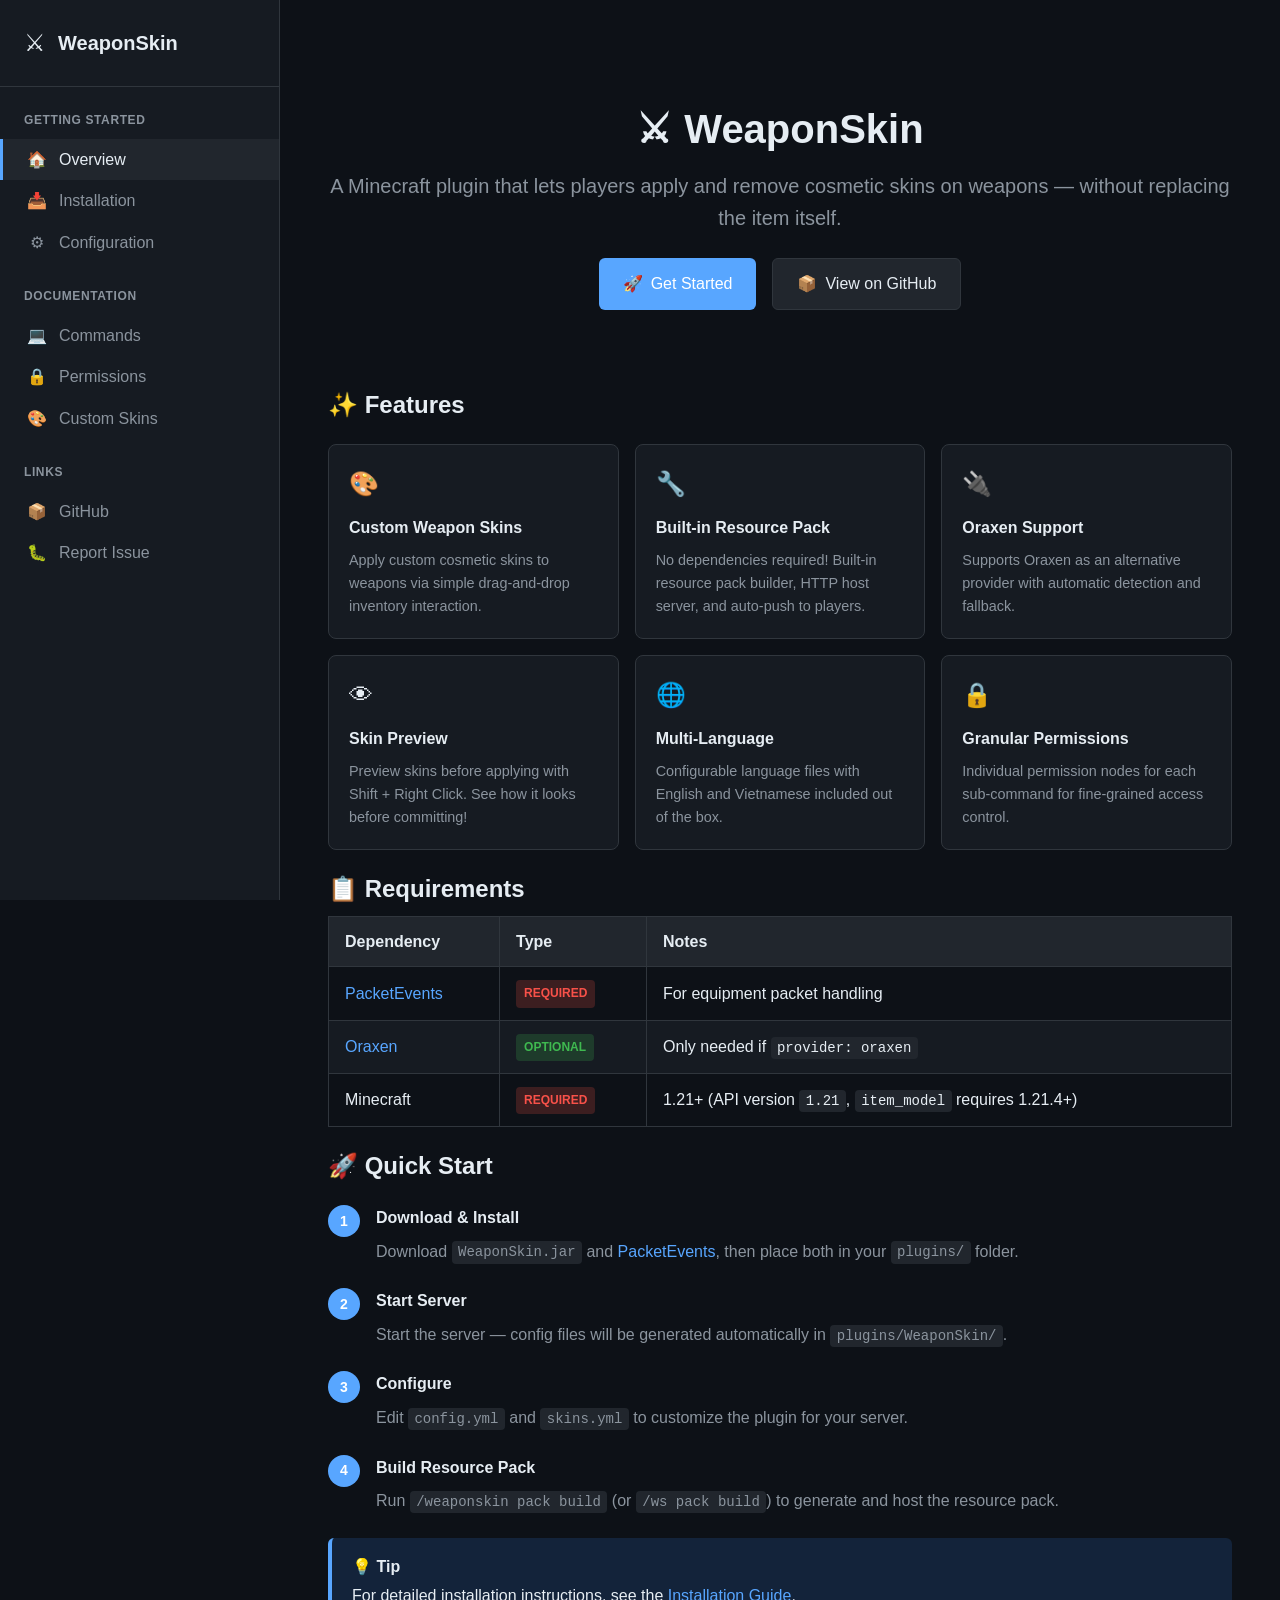
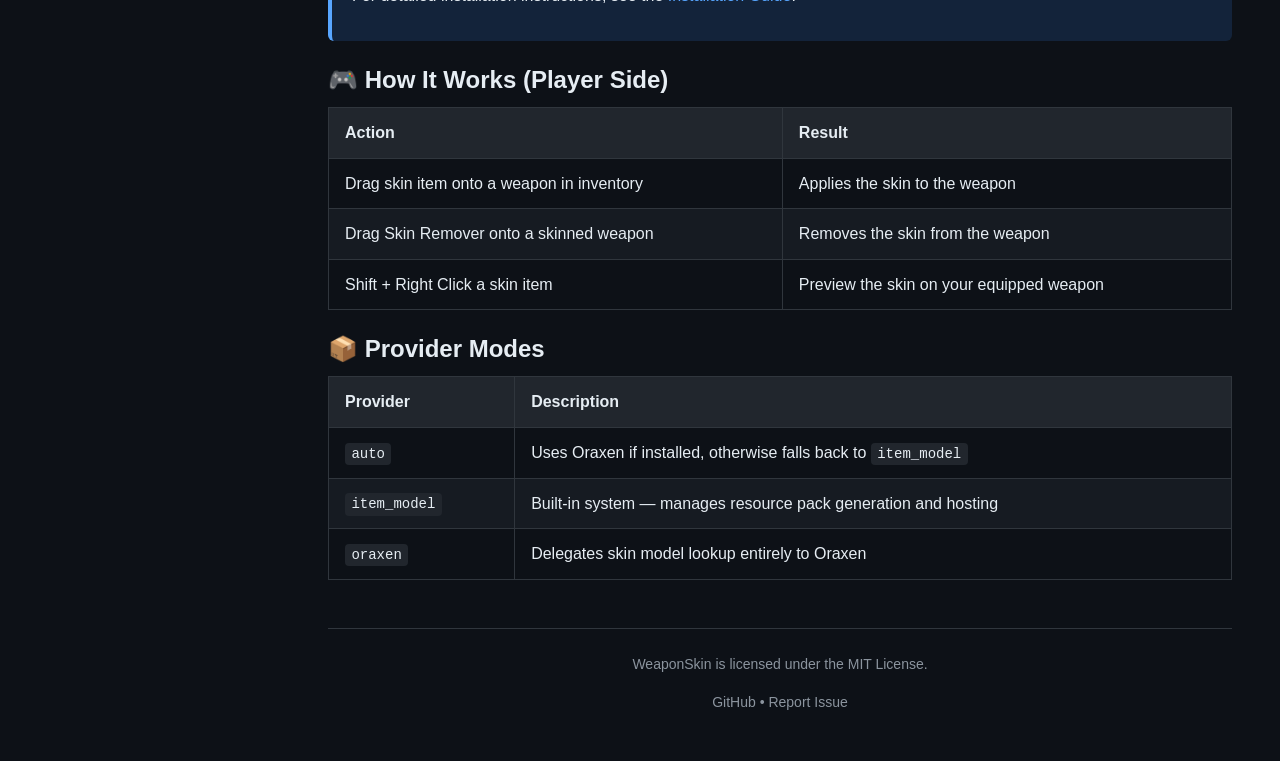
==== docs/index.html @ 989fcfa4 "first commit" ====
<!DOCTYPE html>
<html lang="en">

<head>
    <meta charset="UTF-8">
    <meta name="viewport" content="width=device-width, initial-scale=1.0">
    <meta name="description"
        content="WeaponSkin - A Minecraft plugin that lets players apply and remove cosmetic skins on weapons">
    <title>WeaponSkin - Minecraft Weapon Skin Plugin</title>
    <link rel="stylesheet" href="css/style.css">
</head>

<body>
    <button class="menu-toggle" onclick="toggleSidebar()">&#9776;</button>

    <div class="container">
        <!-- Sidebar -->
        <nav class="sidebar" id="sidebar">
            <div class="sidebar-header">
                <a href="index.html" class="sidebar-logo">
                    <span class="sidebar-logo-icon">&#9876;</span>
                    <span class="sidebar-logo-text">WeaponSkin</span>
                </a>
            </div>
            <div class="sidebar-nav">
                <div class="nav-section">
                    <div class="nav-section-title">Getting Started</div>
                    <a href="index.html" class="nav-link active">
                        <span class="nav-link-icon">&#127968;</span>
                        <span>Overview</span>
                    </a>
                    <a href="installation.html" class="nav-link">
                        <span class="nav-link-icon">&#128229;</span>
                        <span>Installation</span>
                    </a>
                    <a href="configuration.html" class="nav-link">
                        <span class="nav-link-icon">&#9881;</span>
                        <span>Configuration</span>
                    </a>
                </div>
                <div class="nav-section">
                    <div class="nav-section-title">Documentation</div>
                    <a href="commands.html" class="nav-link">
                        <span class="nav-link-icon">&#128187;</span>
                        <span>Commands</span>
                    </a>
                    <a href="permissions.html" class="nav-link">
                        <span class="nav-link-icon">&#128274;</span>
                        <span>Permissions</span>
                    </a>
                    <a href="skins.html" class="nav-link">
                        <span class="nav-link-icon">&#127912;</span>
                        <span>Custom Skins</span>
                    </a>
                </div>
                <div class="nav-section">
                    <div class="nav-section-title">Links</div>
                    <a href="https://github.com/k4han/WeaponSkin" class="nav-link" target="_blank">
                        <span class="nav-link-icon">&#128230;</span>
                        <span>GitHub</span>
                    </a>
                    <a href="https://github.com/k4han/WeaponSkin/issues" class="nav-link" target="_blank">
                        <span class="nav-link-icon">&#128027;</span>
                        <span>Report Issue</span>
                    </a>
                </div>
            </div>
        </nav>

        <!-- Main Content -->
        <main class="main-content">
            <!-- Hero Section -->
            <section class="hero">
                <h1 class="hero-title">
                    <span>&#9876;</span>
                    <span>WeaponSkin</span>
                </h1>
                <p class="hero-subtitle">
                    A Minecraft plugin that lets players apply and remove cosmetic skins on weapons — without replacing
                    the item itself.
                </p>
                <div class="hero-buttons">
                    <a href="installation.html" class="btn btn-primary">
                        <span>&#128640;</span>
                        <span>Get Started</span>
                    </a>
                    <a href="https://github.com/k4han/WeaponSkin" class="btn btn-secondary" target="_blank">
                        <span>&#128230;</span>
                        <span>View on GitHub</span>
                    </a>
                </div>
            </section>

            <!-- Features Section -->
            <section>
                <h2>&#10024; Features</h2>
                <div class="feature-grid">
                    <div class="feature-card">
                        <div class="feature-icon">&#127912;</div>
                        <div class="feature-title">Custom Weapon Skins</div>
                        <div class="feature-description">Apply custom cosmetic skins to weapons via simple drag-and-drop
                            inventory interaction.</div>
                    </div>
                    <div class="feature-card">
                        <div class="feature-icon">&#128295;</div>
                        <div class="feature-title">Built-in Resource Pack</div>
                        <div class="feature-description">No dependencies required! Built-in resource pack builder, HTTP
                            host server, and auto-push to players.</div>
                    </div>
                    <div class="feature-card">
                        <div class="feature-icon">&#128268;</div>
                        <div class="feature-title">Oraxen Support</div>
                        <div class="feature-description">Supports Oraxen as an alternative provider with automatic
                            detection and fallback.</div>
                    </div>
                    <div class="feature-card">
                        <div class="feature-icon">&#128065;</div>
                        <div class="feature-title">Skin Preview</div>
                        <div class="feature-description">Preview skins before applying with Shift + Right Click. See how
                            it looks before committing!</div>
                    </div>
                    <div class="feature-card">
                        <div class="feature-icon">&#127760;</div>
                        <div class="feature-title">Multi-Language</div>
                        <div class="feature-description">Configurable language files with English and Vietnamese
                            included out of the box.</div>
                    </div>
                    <div class="feature-card">
                        <div class="feature-icon">&#128274;</div>
                        <div class="feature-title">Granular Permissions</div>
                        <div class="feature-description">Individual permission nodes for each sub-command for
                            fine-grained access control.</div>
                    </div>
                </div>
            </section>

            <!-- Requirements Section -->
            <section>
                <h2>&#128203; Requirements</h2>
                <table>
                    <thead>
                        <tr>
                            <th>Dependency</th>
                            <th>Type</th>
                            <th>Notes</th>
                        </tr>
                    </thead>
                    <tbody>
                        <tr>
                            <td>
                                <a href="https://github.com/retrooper/packetevents" target="_blank">PacketEvents</a>
                            </td>
                            <td><span class="badge badge-required">Required</span></td>
                            <td>For equipment packet handling</td>
                        </tr>
                        <tr>
                            <td>
                                <a href="https://oraxen.com/" target="_blank">Oraxen</a>
                            </td>
                            <td><span class="badge badge-optional">Optional</span></td>
                            <td>Only needed if <code>provider: oraxen</code></td>
                        </tr>
                        <tr>
                            <td>Minecraft</td>
                            <td><span class="badge badge-required">Required</span></td>
                            <td>1.21+ (API version <code>1.21</code>, <code>item_model</code> requires 1.21.4+)</td>
                        </tr>
                    </tbody>
                </table>
            </section>

            <!-- Quick Start Section -->
            <section>
                <h2>&#128640; Quick Start</h2>
                <div class="steps">
                    <div class="step">
                        <div class="step-title">Download & Install</div>
                        <div class="step-content">
                            Download <code>WeaponSkin.jar</code> and <a
                                href="https://github.com/retrooper/packetevents/releases"
                                target="_blank">PacketEvents</a>, then place both in your <code>plugins/</code> folder.
                        </div>
                    </div>
                    <div class="step">
                        <div class="step-title">Start Server</div>
                        <div class="step-content">
                            Start the server — config files will be generated automatically in
                            <code>plugins/WeaponSkin/</code>.
                        </div>
                    </div>
                    <div class="step">
                        <div class="step-title">Configure</div>
                        <div class="step-content">
                            Edit <code>config.yml</code> and <code>skins.yml</code> to customize the plugin for your
                            server.
                        </div>
                    </div>
                    <div class="step">
                        <div class="step-title">Build Resource Pack</div>
                        <div class="step-content">
                            Run <code>/weaponskin pack build</code> (or <code>/ws pack build</code>) to generate and
                            host the resource pack.
                        </div>
                    </div>
                </div>
                <div class="alert alert-info">
                    <div class="alert-title">&#128161; Tip</div>
                    <p>For detailed installation instructions, see the <a href="installation.html">Installation
                            Guide</a>.</p>
                </div>
            </section>

            <!-- How It Works Section -->
            <section>
                <h2>&#127918; How It Works (Player Side)</h2>
                <table>
                    <thead>
                        <tr>
                            <th>Action</th>
                            <th>Result</th>
                        </tr>
                    </thead>
                    <tbody>
                        <tr>
                            <td>Drag skin item onto a weapon in inventory</td>
                            <td>Applies the skin to the weapon</td>
                        </tr>
                        <tr>
                            <td>Drag Skin Remover onto a skinned weapon</td>
                            <td>Removes the skin from the weapon</td>
                        </tr>
                        <tr>
                            <td>Shift + Right Click a skin item</td>
                            <td>Preview the skin on your equipped weapon</td>
                        </tr>
                    </tbody>
                </table>
            </section>

            <!-- Provider Modes Section -->
            <section>
                <h2>&#128230; Provider Modes</h2>
                <table>
                    <thead>
                        <tr>
                            <th>Provider</th>
                            <th>Description</th>
                        </tr>
                    </thead>
                    <tbody>
                        <tr>
                            <td><code>auto</code></td>
                            <td>Uses Oraxen if installed, otherwise falls back to <code>item_model</code></td>
                        </tr>
                        <tr>
                            <td><code>item_model</code></td>
                            <td>Built-in system — manages resource pack generation and hosting</td>
                        </tr>
                        <tr>
                            <td><code>oraxen</code></td>
                            <td>Delegates skin model lookup entirely to Oraxen</td>
                        </tr>
                    </tbody>
                </table>
            </section>

            <!-- Footer -->
            <footer class="footer">
                <p>
                    WeaponSkin is licensed under the <a href="https://github.com/k4han/WeaponSkin/blob/main/LICENSE"
                        target="_blank">MIT License</a>.
                </p>
                <p>
                    <a href="https://github.com/k4han/WeaponSkin" target="_blank">GitHub</a> &#8226;
                    <a href="https://github.com/k4han/WeaponSkin/issues" target="_blank">Report Issue</a>
                </p>
            </footer>
        </main>
    </div>

    <script>
        function toggleSidebar() {
            document.getElementById('sidebar').classList.toggle('open');
        }
    </script>
</body>

</html>
---- docs/css/style.css ----
/* ============================================
   WeaponSkin Documentation - Stylesheet
   ============================================ */

/* CSS Variables */
:root {
    --bg-primary: #0d1117;
    --bg-secondary: #161b22;
    --bg-tertiary: #21262d;
    --text-primary: #e6edf3;
    --text-secondary: #8b949e;
    --accent-primary: #58a6ff;
    --accent-secondary: #1f6feb;
    --accent-success: #3fb950;
    --accent-warning: #d29922;
    --accent-danger: #f85149;
    --border-color: #30363d;
    --code-bg: #161b22;
    --sidebar-width: 280px;
}

/* Reset & Base */
*, *::before, *::after {
    box-sizing: border-box;
    margin: 0;
    padding: 0;
}

html {
    scroll-behavior: smooth;
}

body {
    font-family: -apple-system, BlinkMacSystemFont, 'Segoe UI', 'Noto Sans', Helvetica, Arial, sans-serif;
    background-color: var(--bg-primary);
    color: var(--text-primary);
    line-height: 1.6;
    font-size: 16px;
}

/* Layout */
.container {
    display: flex;
    min-height: 100vh;
}

/* Sidebar */
.sidebar {
    width: var(--sidebar-width);
    background-color: var(--bg-secondary);
    border-right: 1px solid var(--border-color);
    position: fixed;
    top: 0;
    left: 0;
    height: 100vh;
    overflow-y: auto;
    z-index: 100;
}

.sidebar-header {
    padding: 1.5rem;
    border-bottom: 1px solid var(--border-color);
}

.sidebar-logo {
    display: flex;
    align-items: center;
    gap: 0.75rem;
    text-decoration: none;
    color: var(--text-primary);
}

.sidebar-logo-icon {
    font-size: 1.5rem;
}

.sidebar-logo-text {
    font-size: 1.25rem;
    font-weight: 600;
}

.sidebar-nav {
    padding: 1rem 0;
}

.nav-section {
    margin-bottom: 1rem;
}

.nav-section-title {
    padding: 0.5rem 1.5rem;
    font-size: 0.75rem;
    font-weight: 600;
    text-transform: uppercase;
    color: var(--text-secondary);
    letter-spacing: 0.05em;
}

.nav-link {
    display: flex;
    align-items: center;
    gap: 0.75rem;
    padding: 0.5rem 1.5rem;
    color: var(--text-secondary);
    text-decoration: none;
    transition: all 0.2s ease;
    border-left: 3px solid transparent;
}

.nav-link:hover {
    color: var(--text-primary);
    background-color: var(--bg-tertiary);
    border-left-color: var(--accent-primary);
}

.nav-link.active {
    color: var(--text-primary);
    background-color: var(--bg-tertiary);
    border-left-color: var(--accent-primary);
}

.nav-link-icon {
    font-size: 1rem;
    width: 1.25rem;
    text-align: center;
}

/* Main Content */
.main-content {
    flex: 1;
    margin-left: var(--sidebar-width);
    padding: 2rem 3rem;
    max-width: 1200px;
}

/* Header */
.page-header {
    margin-bottom: 2rem;
    padding-bottom: 1rem;
    border-bottom: 1px solid var(--border-color);
}

.page-title {
    font-size: 2rem;
    font-weight: 600;
    margin-bottom: 0.5rem;
    display: flex;
    align-items: center;
    gap: 0.75rem;
}

.page-description {
    color: var(--text-secondary);
    font-size: 1.1rem;
}

/* Typography */
h1, h2, h3, h4, h5, h6 {
    margin-top: 1.5rem;
    margin-bottom: 0.75rem;
    font-weight: 600;
    line-height: 1.25;
}

h1 { font-size: 2rem; }
h2 { font-size: 1.5rem; }
h3 { font-size: 1.25rem; }
h4 { font-size: 1rem; }

p {
    margin-bottom: 1rem;
}

a {
    color: var(--accent-primary);
    text-decoration: none;
}

a:hover {
    text-decoration: underline;
}

/* Lists */
ul, ol {
    margin-bottom: 1rem;
    padding-left: 1.5rem;
}

li {
    margin-bottom: 0.5rem;
}

/* Code Blocks */
code {
    background-color: var(--bg-tertiary);
    padding: 0.2rem 0.4rem;
    border-radius: 4px;
    font-family: 'Consolas', 'Monaco', 'Courier New', monospace;
    font-size: 0.875em;
}

pre {
    background-color: var(--code-bg);
    border: 1px solid var(--border-color);
    border-radius: 6px;
    padding: 1rem;
    overflow-x: auto;
    margin-bottom: 1rem;
}

pre code {
    background-color: transparent;
    padding: 0;
    font-size: 0.875rem;
    line-height: 1.5;
}

/* Code Syntax Highlighting (Basic) */
.language-yaml .key { color: #79c0ff; }
.language-yaml .value { color: #a5d6ff; }
.language-yaml .comment { color: var(--text-secondary); }

/* Tables */
table {
    width: 100%;
    border-collapse: collapse;
    margin-bottom: 1rem;
}

th, td {
    padding: 0.75rem 1rem;
    text-align: left;
    border: 1px solid var(--border-color);
}

th {
    background-color: var(--bg-tertiary);
    font-weight: 600;
}

tr:nth-child(even) {
    background-color: var(--bg-secondary);
}

/* Cards */
.card {
    background-color: var(--bg-secondary);
    border: 1px solid var(--border-color);
    border-radius: 8px;
    padding: 1.5rem;
    margin-bottom: 1rem;
}

.card-header {
    font-weight: 600;
    margin-bottom: 0.75rem;
    display: flex;
    align-items: center;
    gap: 0.5rem;
}

/* Feature Grid */
.feature-grid {
    display: grid;
    grid-template-columns: repeat(auto-fit, minmax(280px, 1fr));
    gap: 1rem;
    margin: 1.5rem 0;
}

.feature-card {
    background-color: var(--bg-secondary);
    border: 1px solid var(--border-color);
    border-radius: 8px;
    padding: 1.25rem;
    transition: border-color 0.2s ease;
}

.feature-card:hover {
    border-color: var(--accent-primary);
}

.feature-icon {
    font-size: 1.5rem;
    margin-bottom: 0.75rem;
}

.feature-title {
    font-weight: 600;
    margin-bottom: 0.5rem;
}

.feature-description {
    color: var(--text-secondary);
    font-size: 0.9rem;
}

/* Alert/Callout */
.alert {
    padding: 1rem 1.25rem;
    border-radius: 6px;
    margin-bottom: 1rem;
    border-left: 4px solid;
}

.alert-info {
    background-color: rgba(56, 139, 253, 0.15);
    border-left-color: var(--accent-primary);
}

.alert-warning {
    background-color: rgba(210, 153, 34, 0.15);
    border-left-color: var(--accent-warning);
}

.alert-success {
    background-color: rgba(63, 185, 80, 0.15);
    border-left-color: var(--accent-success);
}

.alert-danger {
    background-color: rgba(248, 81, 73, 0.15);
    border-left-color: var(--accent-danger);
}

.alert-title {
    font-weight: 600;
    margin-bottom: 0.25rem;
    display: flex;
    align-items: center;
    gap: 0.5rem;
}

/* Hero Section */
.hero {
    text-align: center;
    padding: 3rem 0;
    margin-bottom: 2rem;
}

.hero-title {
    font-size: 2.5rem;
    font-weight: 700;
    margin-bottom: 1rem;
    display: flex;
    align-items: center;
    justify-content: center;
    gap: 0.75rem;
}

.hero-subtitle {
    font-size: 1.25rem;
    color: var(--text-secondary);
    margin-bottom: 1.5rem;
}

.hero-buttons {
    display: flex;
    gap: 1rem;
    justify-content: center;
    flex-wrap: wrap;
}

/* Buttons */
.btn {
    display: inline-flex;
    align-items: center;
    gap: 0.5rem;
    padding: 0.75rem 1.5rem;
    border-radius: 6px;
    font-weight: 500;
    text-decoration: none;
    transition: all 0.2s ease;
    cursor: pointer;
    border: none;
    font-size: 1rem;
}

.btn-primary {
    background-color: var(--accent-primary);
    color: #fff;
}

.btn-primary:hover {
    background-color: var(--accent-secondary);
    text-decoration: none;
}

.btn-secondary {
    background-color: var(--bg-tertiary);
    color: var(--text-primary);
    border: 1px solid var(--border-color);
}

.btn-secondary:hover {
    background-color: var(--bg-secondary);
    border-color: var(--accent-primary);
    text-decoration: none;
}

/* Steps */
.steps {
    counter-reset: step;
    margin: 1.5rem 0;
}

.step {
    position: relative;
    padding-left: 3rem;
    margin-bottom: 1.5rem;
}

.step::before {
    counter-increment: step;
    content: counter(step);
    position: absolute;
    left: 0;
    top: 0;
    width: 2rem;
    height: 2rem;
    background-color: var(--accent-primary);
    color: #fff;
    border-radius: 50%;
    display: flex;
    align-items: center;
    justify-content: center;
    font-weight: 600;
    font-size: 0.875rem;
}

.step-title {
    font-weight: 600;
    margin-bottom: 0.5rem;
}

.step-content {
    color: var(--text-secondary);
}

/* File Tree */
.file-tree {
    background-color: var(--bg-secondary);
    border: 1px solid var(--border-color);
    border-radius: 6px;
    padding: 1rem;
    font-family: 'Consolas', 'Monaco', 'Courier New', monospace;
    font-size: 0.875rem;
}

.file-tree-item {
    padding: 0.25rem 0;
}

.file-tree-folder {
    color: var(--accent-primary);
}

.file-tree-file {
    color: var(--text-secondary);
}

/* Badge */
.badge {
    display: inline-block;
    padding: 0.25rem 0.5rem;
    font-size: 0.75rem;
    font-weight: 600;
    border-radius: 4px;
    text-transform: uppercase;
}

.badge-required {
    background-color: rgba(248, 81, 73, 0.2);
    color: var(--accent-danger);
}

.badge-optional {
    background-color: rgba(63, 185, 80, 0.2);
    color: var(--accent-success);
}

.badge-default {
    background-color: rgba(56, 139, 253, 0.2);
    color: var(--accent-primary);
}

/* Footer */
.footer {
    margin-top: 3rem;
    padding-top: 1.5rem;
    border-top: 1px solid var(--border-color);
    color: var(--text-secondary);
    font-size: 0.875rem;
    text-align: center;
}

.footer a {
    color: var(--text-secondary);
}

.footer a:hover {
    color: var(--accent-primary);
}

/* Responsive */
@media (max-width: 768px) {
    .sidebar {
        transform: translateX(-100%);
        transition: transform 0.3s ease;
    }

    .sidebar.open {
        transform: translateX(0);
    }

    .main-content {
        margin-left: 0;
        padding: 1rem;
    }

    .hero-title {
        font-size: 1.75rem;
    }

    .hero-subtitle {
        font-size: 1rem;
    }

    .feature-grid {
        grid-template-columns: 1fr;
    }
}

/* Mobile Menu Toggle */
.menu-toggle {
    display: none;
    position: fixed;
    top: 1rem;
    left: 1rem;
    z-index: 101;
    background-color: var(--bg-secondary);
    border: 1px solid var(--border-color);
    border-radius: 6px;
    padding: 0.5rem;
    cursor: pointer;
    color: var(--text-primary);
    font-size: 1.25rem;
}

@media (max-width: 768px) {
    .menu-toggle {
        display: block;
    }
}

/* Scrollbar */
::-webkit-scrollbar {
    width: 8px;
    height: 8px;
}

::-webkit-scrollbar-track {
    background: var(--bg-primary);
}

::-webkit-scrollbar-thumb {
    background: var(--bg-tertiary);
    border-radius: 4px;
}

::-webkit-scrollbar-thumb:hover {
    background: var(--border-color);
}

/* Variable Highlighting for Documentation */
.var-namespace {
    color: #58a6ff;
    font-weight: 600;
    background-color: rgba(88, 166, 255, 0.15);
    padding: 0.1rem 0.3rem;
    border-radius: 3px;
}

.var-model {
    color: #3fb950;
    font-weight: 600;
    background-color: rgba(63, 185, 80, 0.15);
    padding: 0.1rem 0.3rem;
    border-radius: 3px;
}

.var-texture {
    color: #d29922;
    font-weight: 600;
    background-color: rgba(210, 153, 34, 0.15);
    padding: 0.1rem 0.3rem;
    border-radius: 3px;
}

.var-item-id {
    color: #a371f7;
    font-weight: 600;
    background-color: rgba(163, 113, 247, 0.15);
    padding: 0.1rem 0.3rem;
    border-radius: 3px;
}

.var-your-name {
    color: #f85149;
    font-weight: 600;
    background-color: rgba(248, 81, 73, 0.15);
    padding: 0.1rem 0.3rem;
    border-radius: 3px;
}

.var-skin-id {
    color: #ff7b72;
    font-weight: 600;
    background-color: rgba(255, 123, 114, 0.15);
    padding: 0.1rem 0.3rem;
    border-radius: 3px;
}
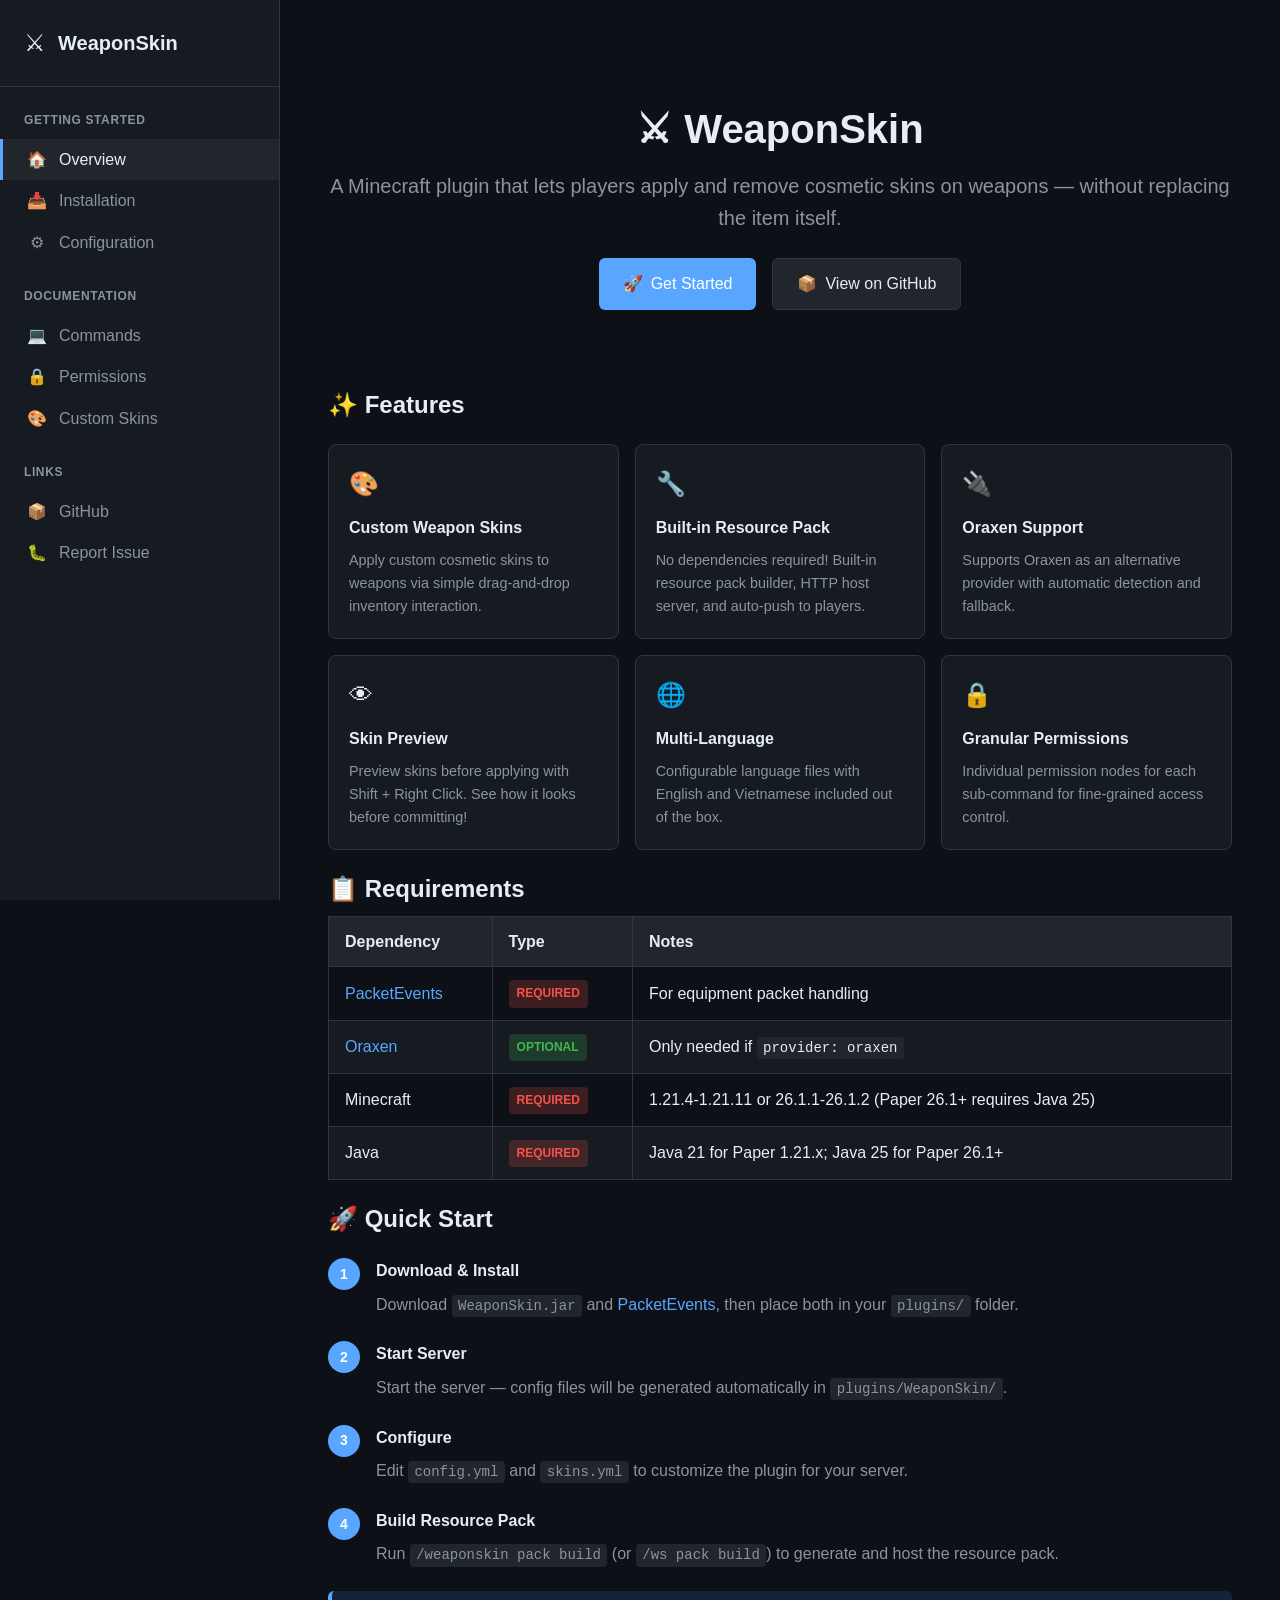
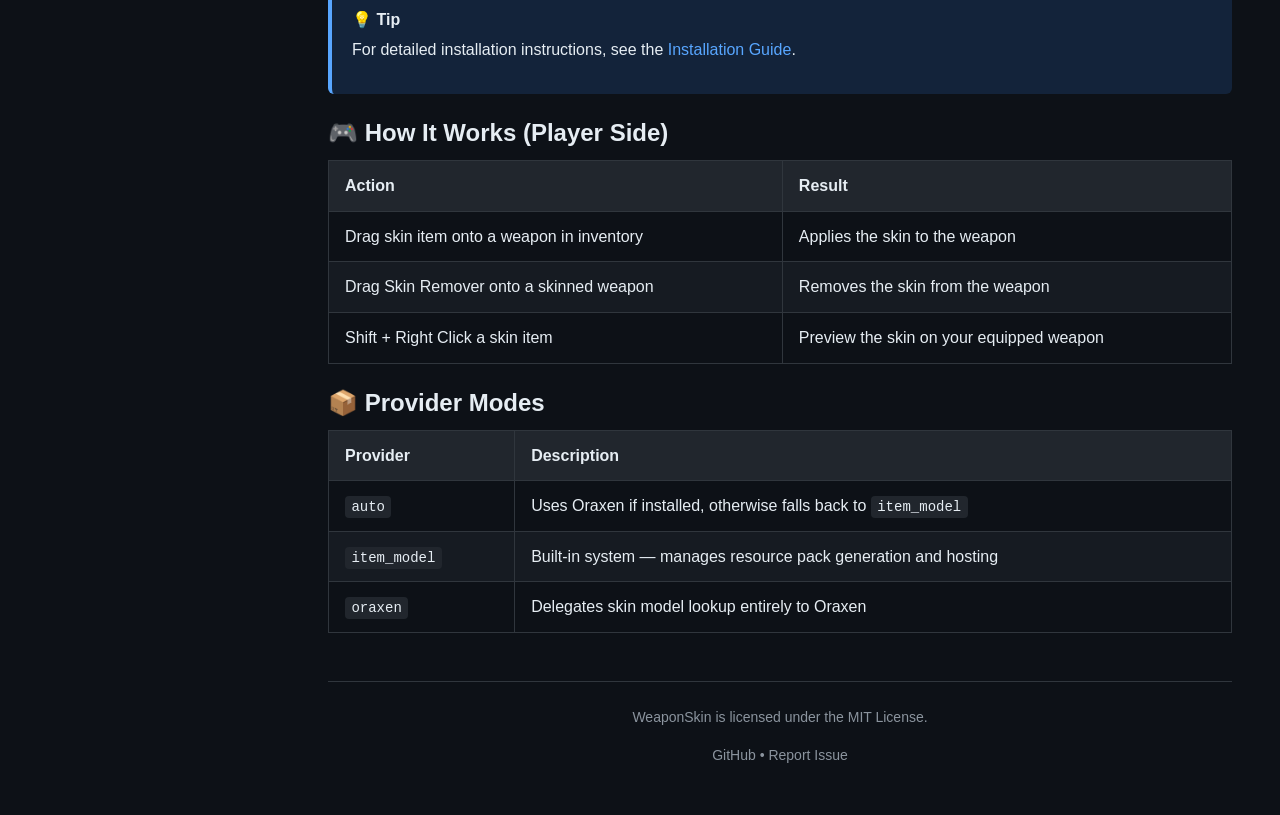
==== commit eca5a197: "Release 1.1.0 with Modrinth publishing" ====
--- a/docs/index.html
+++ b/docs/index.html
@@ -8,6 +8,7 @@
         content="WeaponSkin - A Minecraft plugin that lets players apply and remove cosmetic skins on weapons">
     <title>WeaponSkin - Minecraft Weapon Skin Plugin</title>
     <link rel="stylesheet" href="css/style.css">
+    <link rel="icon" href="images/favicon.ico" type="image/x-icon">
 </head>
 
 <body>
@@ -163,7 +164,12 @@
                         <tr>
                             <td>Minecraft</td>
                             <td><span class="badge badge-required">Required</span></td>
-                            <td>1.21+ (API version <code>1.21</code>, <code>item_model</code> requires 1.21.4+)</td>
+                            <td>1.21.4-1.21.11 or 26.1.1-26.1.2 (Paper 26.1+ requires Java 25)</td>
+                        </tr>
+                        <tr>
+                            <td>Java</td>
+                            <td><span class="badge badge-required">Required</span></td>
+                            <td>Java 21 for Paper 1.21.x; Java 25 for Paper 26.1+</td>
                         </tr>
                     </tbody>
                 </table>
@@ -285,4 +291,4 @@
     </script>
 </body>
 
-</html>+</html>
